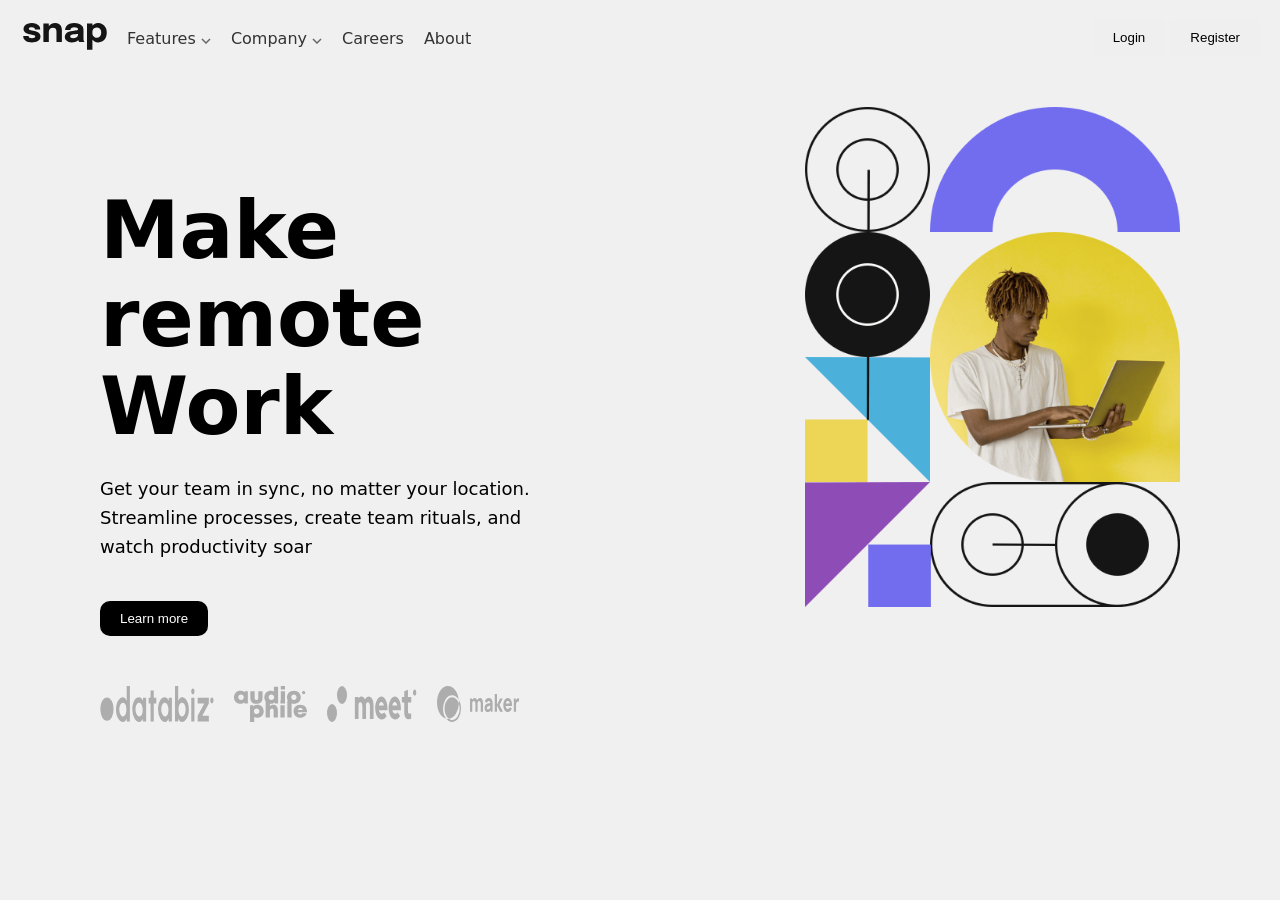
==== index.html @ cfb4ab1a "updated" ====
<!DOCTYPE html>
<html lang="en">
<head>
    <meta charset="UTF-8">
    <meta name="viewport" content="width=device-width, initial-scale=1.0">
    <title>Drop</title>
    <link rel="stylesheet" href="./mean.css">
</head>
<body>
       <main>
        <!--NAVBAR SECTION -->
        <section class="navbar">
            <nav class="rightNav">

               <span><img src="./images/logo.svg" alt="" placeholder="logo"></span>

               <section class="nav-links">

                <span>
                      <a href="" class="fea">Features</a>
                <img src="./images/icon-arrow-down.svg" alt="">
                </span>

              <span>
              <a href="">Company</a>
                <img src="./images/icon-arrow-down.svg" alt="">
              </span>
          
                <a href="">Careers</a>
                <a href="">About</a>
               </section>

            </nav>


            <nav class="leftNav">
                <button class="btn">Login</button>
                <button class="btn">Register</button>
            </nav>
        </section>
        <!--NAVBAR  SECTION-->

        <!--HERO SECTION  -->
        <div class="main">
            <!-- right section  -->
             
             <div class="rightMain">
                <h1>Make<br>remote Work</h1>
                <p class="note">Get your team in sync, no matter your location. Streamline processes, create team rituals, and watch productivity soar</p>
               <button class="bttn">Learn more</button>
                <div class="image">   

                 <img src="/images/client-databiz.svg" alt="Databiz Client">
                  <img src="/images/client-audiophile.svg" alt="Audiophile Client">
                   <img src="/images/client-meet.svg" alt="meet Client">
                    <img src="/images/client-maker.svg" alt="maker Client">

                </div>
             </div>
            <!-- right section  -->

            <!-- left section  -->
             <div class="heroimg">
               <img src="./images/image-hero-desktop.png" alt="Hero Image" class="heroImage"> 
             </div>
            <!-- left section  -->
        </div>
        <!--HERO SECTION  -->

       </main> 
</body>
</html>
---- mean.css ----
*{
    margin: 0;
    padding: 0;
    box-sizing: border-box;
}

body{
    min-height: 100vh;
    font-family: Inter, system-ui, sans-serif;
    background-color: #f0f0f0;
}

.btn{
    padding: 10px 20px;
    background-color: none;
    border: none;
    cursor: pointer;
}

.btn:hover{
    border: solid 1px #000;
    border-radius: 15px;
}

a{
    text-decoration: none;
    color: #333;
}
.btn:hover{
     border: solid 1px #000;
    border-radius: 15px;
    
}
p{
    font-size: 24px;
    line-height: 1.6;

}

.navbar{
    /* background-color: #fff; */
    padding: 20px;
    display: flex;
    justify-content: space-between;
    gap: 10px;/* box-shadow: 0 2px 4px rgba(0, 0, 0, 0.1); */
}


.rightNav{ 
    display: flex;
    align-items: center; 
    gap: 20px;
    margin: 3px;
}

.nav-links{
    display: flex;
    gap: 20px;
}

.main{
margin-top: 30px;
margin-left: 100px;
margin-right: 100px;
display: flex;
justify-content: space-between;
gap: 10px;
}



h1{
    font-size: 80px;
    font-weight: 700;
    line-height: 1.1;
     margin-bottom: 24px;
     margin-top: 60px;
}
.note{
    font-size: 18px;
    max-width: 480px;
    margin-bottom: 40px;
}
.bttn{
    padding: 10px 20px;
    background-color: #000000;
    color: #fff;
    border: none;
    cursor: pointer;
    border-radius: 10px;
    margin-bottom: 50px;
}
.bttn:hover{
    background-color: white;
    color: black;
    border: 2px solid #000;
}
.image{
    display: flex;
    gap: 20px;
    height: auto;
}
.heroimg{
    object-fit: contain;
    max-width: 540px;
    /* width: 100vh; */
    /* height: 100vh; */
    margin-left: 100px;
}

.heroImage{
    width: 100%;
    height: 500px;
}

.rightMain{
    margin-top: 20px;
    max-width: 520px;
}
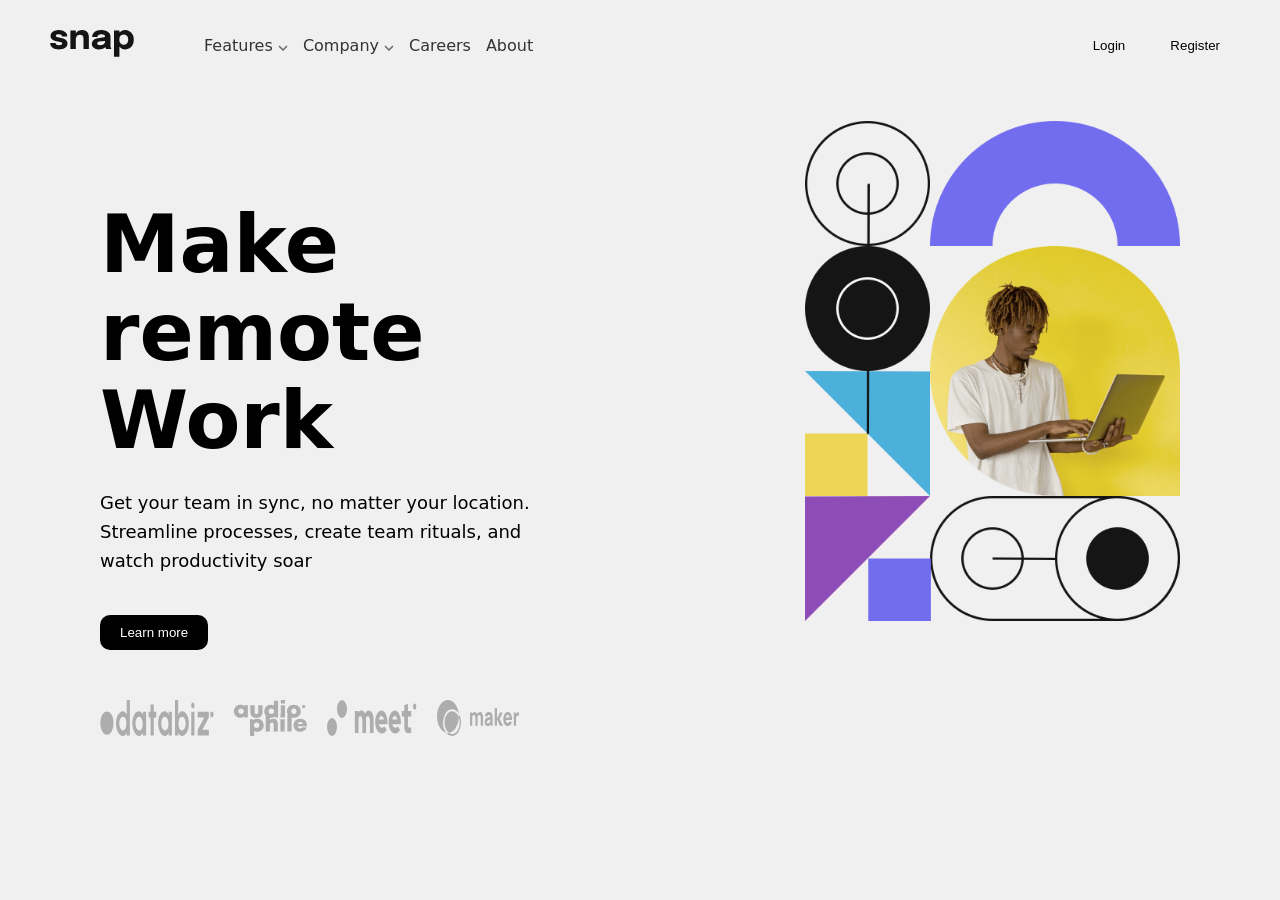
==== commit 7d9228bb: "updated" ====
--- a/index.html
+++ b/index.html
@@ -5,15 +5,18 @@
     <meta name="viewport" content="width=device-width, initial-scale=1.0">
     <title>Drop</title>
     <link rel="stylesheet" href="./mean.css">
+    <link rel="stylesheet" href="./style.css">
 </head>
 <body>
        <main>
         <!--NAVBAR SECTION -->
         <section class="navbar">
+          <div>
+            <span><img src="./images/logo.svg" class="logo" placeholder="logo"></span>
+          </div>
+
+           <button class="menu-btn" id="menuBtn">☰</button>
             <nav class="rightNav">
-
-               <span><img src="./images/logo.svg" alt="" placeholder="logo"></span>
-
                <section class="nav-links">
 
                 <span>
@@ -21,23 +24,22 @@
                 <img src="./images/icon-arrow-down.svg" alt="">
                 </span>
 
-              <span>
-              <a href="">Company</a>
-                <img src="./images/icon-arrow-down.svg" alt="">
-              </span>
+               <span>
+                <a href="">Company</a>
+                 <img src="./images/icon-arrow-down.svg" alt="">
+               </span>
           
                 <a href="">Careers</a>
                 <a href="">About</a>
-               </section>
+              </section>
 
-            </nav>
+                <span class="leftNav">
+                  <button class="btn">Login</button>
+                 <button class="btn">Register</button>
+                </span>
 
-
-            <nav class="leftNav">
-                <button class="btn">Login</button>
-                <button class="btn">Register</button>
-            </nav>
-        </section>
+              </nav>
+        </section> 
         <!--NAVBAR  SECTION-->
 
         <!--HERO SECTION  -->
@@ -63,10 +65,14 @@
              <div class="heroimg">
                <img src="./images/image-hero-desktop.png" alt="Hero Image" class="heroImage"> 
              </div>
+             <div class="zeroimg">
+               <img src="./images/image-hero-mobile.png" alt="Hero Image" class="mobileImage"> 
+             </div>
             <!-- left section  -->
         </div>
         <!--HERO SECTION  -->
 
-       </main> 
+       </main>
+       <script src="./script.js"></script> 
 </body>
 </html>
--- a/mean.css
+++ b/mean.css
@@ -2,6 +2,9 @@
     margin: 0;
     padding: 0;
     box-sizing: border-box;
+}
+.logo{
+     padding: 10px;
 }
 
 body{
@@ -12,7 +15,7 @@
 
 .btn{
     padding: 10px 20px;
-    background-color: none;
+    background-color: transparent;
     border: none;
     cursor: pointer;
 }
@@ -26,36 +29,35 @@
     text-decoration: none;
     color: #333;
 }
-.btn:hover{
-     border: solid 1px #000;
-    border-radius: 15px;
-    
-}
 p{
     font-size: 24px;
     line-height: 1.6;
 
 }
 
-.navbar{
-    /* background-color: #fff; */
-    padding: 20px;
+.navbar {
+    
     display: flex;
-    justify-content: space-between;
-    gap: 10px;/* box-shadow: 0 2px 4px rgba(0, 0, 0, 0.1); */
+    align-items: center;
+    padding: 20px 40px;
+    position: relative;
 }
 
 
-.rightNav{ 
-    display: flex;
-    align-items: center; 
-    gap: 20px;
-    margin: 3px;
+
+.rightNav {
+display: flex;
+    flex-direction: row;
+    align-items: center;
+    flex-grow: 1; /* This makes the nav take up all remaining space */
+    justify-content: space-between; /* This pushes nav-links left and leftNav right */
+    margin-left: 60px; /* This creates the specific gap between logo and links */
 }
 
-.nav-links{
+.nav-links {
     display: flex;
-    gap: 20px;
+    gap: 15px;
+    align-content: flex-start;
 }
 
 .main{
@@ -116,4 +118,14 @@
 .rightMain{
     margin-top: 20px;
     max-width: 520px;
-}+}
+
+.menu-btn{
+    display: none;
+}
+.mobileImage{
+    display: none;
+}
+.zeroimg{
+    display: none;
+}
--- a/style.css
+++ b/style.css
@@ -0,0 +1,123 @@
+@media screen and (max-width: 860px) {
+    .navbar {
+        padding: 16px 20px;
+        justify-content: space-between;
+    }
+
+    .logo {
+        padding: 0;
+    }
+
+    .rightNav {
+        position: fixed;
+        top: 0;
+        right: -100%;
+        width: 70%;
+        max-width: 300px;
+        height: 100%;
+        background: #fff;
+        z-index: 999;
+        padding: 80px 24px;
+        display: flex;
+        flex-direction: column;
+        gap: 30px;
+        transition: right 0.3s ease;
+        box-shadow: -2px 0 16px rgba(0, 0, 0, 0.1);
+        overflow-y: auto;
+    }
+
+    .rightNav.active {
+        right: 0;
+    }
+
+    .menu-btn {
+        display: block;
+        background: none;
+        border: none;
+        font-size: 28px;
+        cursor: pointer;
+        z-index: 1001;
+        color: #000;
+        padding: 8px;
+        transition: opacity 0.3s ease;
+    }
+
+    .menu-btn:active {
+        opacity: 0.6;
+    }
+
+    .nav-links {
+        flex-direction: column;
+        width: 100%;
+        gap: 20px;
+    }
+
+    .nav-links a {
+        font-size: 15px;
+        align-content: flex-start;
+    }
+
+    .leftNav {
+        margin-left: 0;
+        margin-top: 20px;
+        flex-direction: column;
+        gap: 10px;
+    }
+
+    .btn {
+        width: 100%;
+        text-align: center;
+    }
+
+    .main {
+        flex-direction: column-reverse;
+        margin-left: 20px;
+        margin-right: 20px;
+        margin-top: 30px;
+        margin-bottom: 40px;
+        text-align: center;
+        gap: 30px;
+    }
+
+    h1 {
+        font-size: 48px;
+        margin-bottom: 20px;
+    }
+
+    .note {
+        font-size: 15px;
+        margin-bottom: 30px;
+    }
+
+    .heroimg {
+        display: none !important;
+    }
+
+    .rightMain {
+        max-width: 100%;
+    }
+
+    .image {
+        flex-wrap: wrap;
+        justify-content: center;
+        gap: 20px;
+        margin-top: 40px;
+    }
+
+    .image img {
+        width: auto;
+    }
+
+    .zeroimg {
+        display: block;
+        width: 100%;
+    }
+
+    .mobileImage {
+        display: block;
+        width: 100%;
+        max-width: 100%;
+        height: auto;
+        border-radius: 8px;
+    }
+}   
